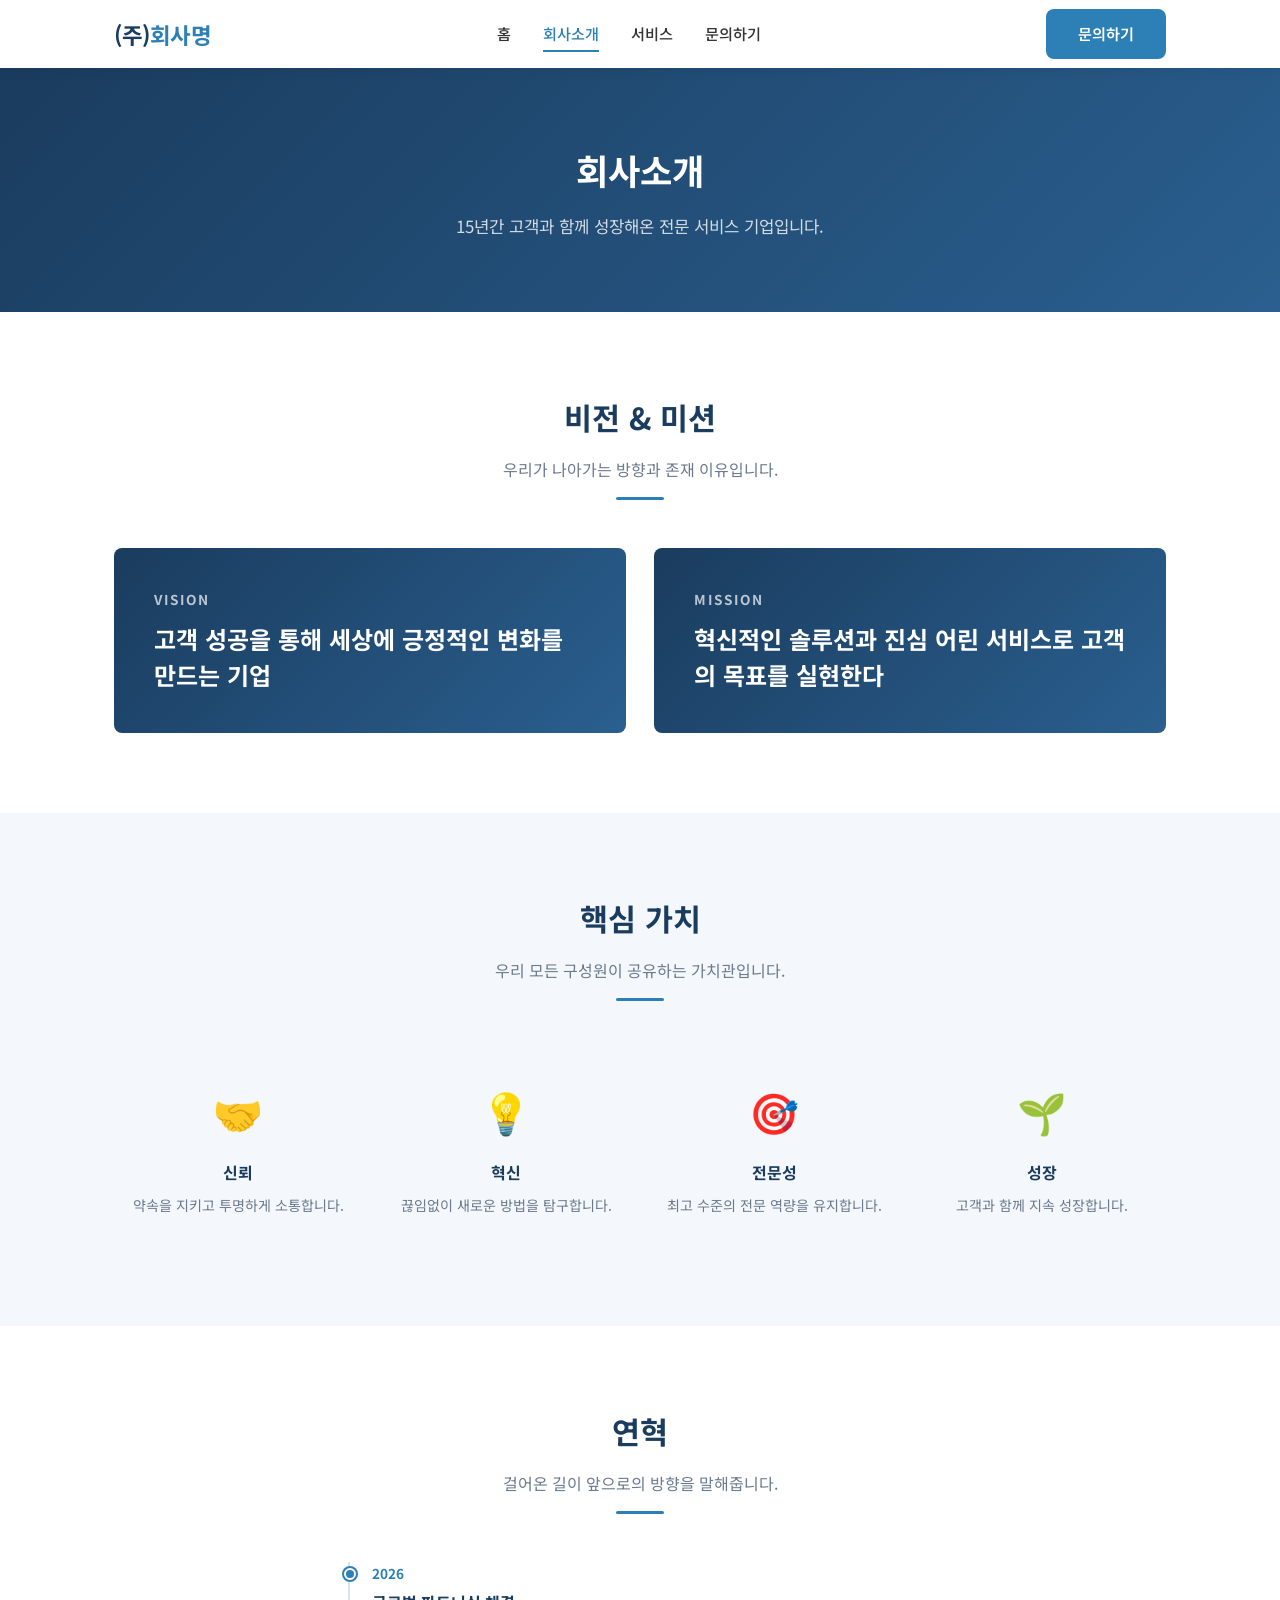
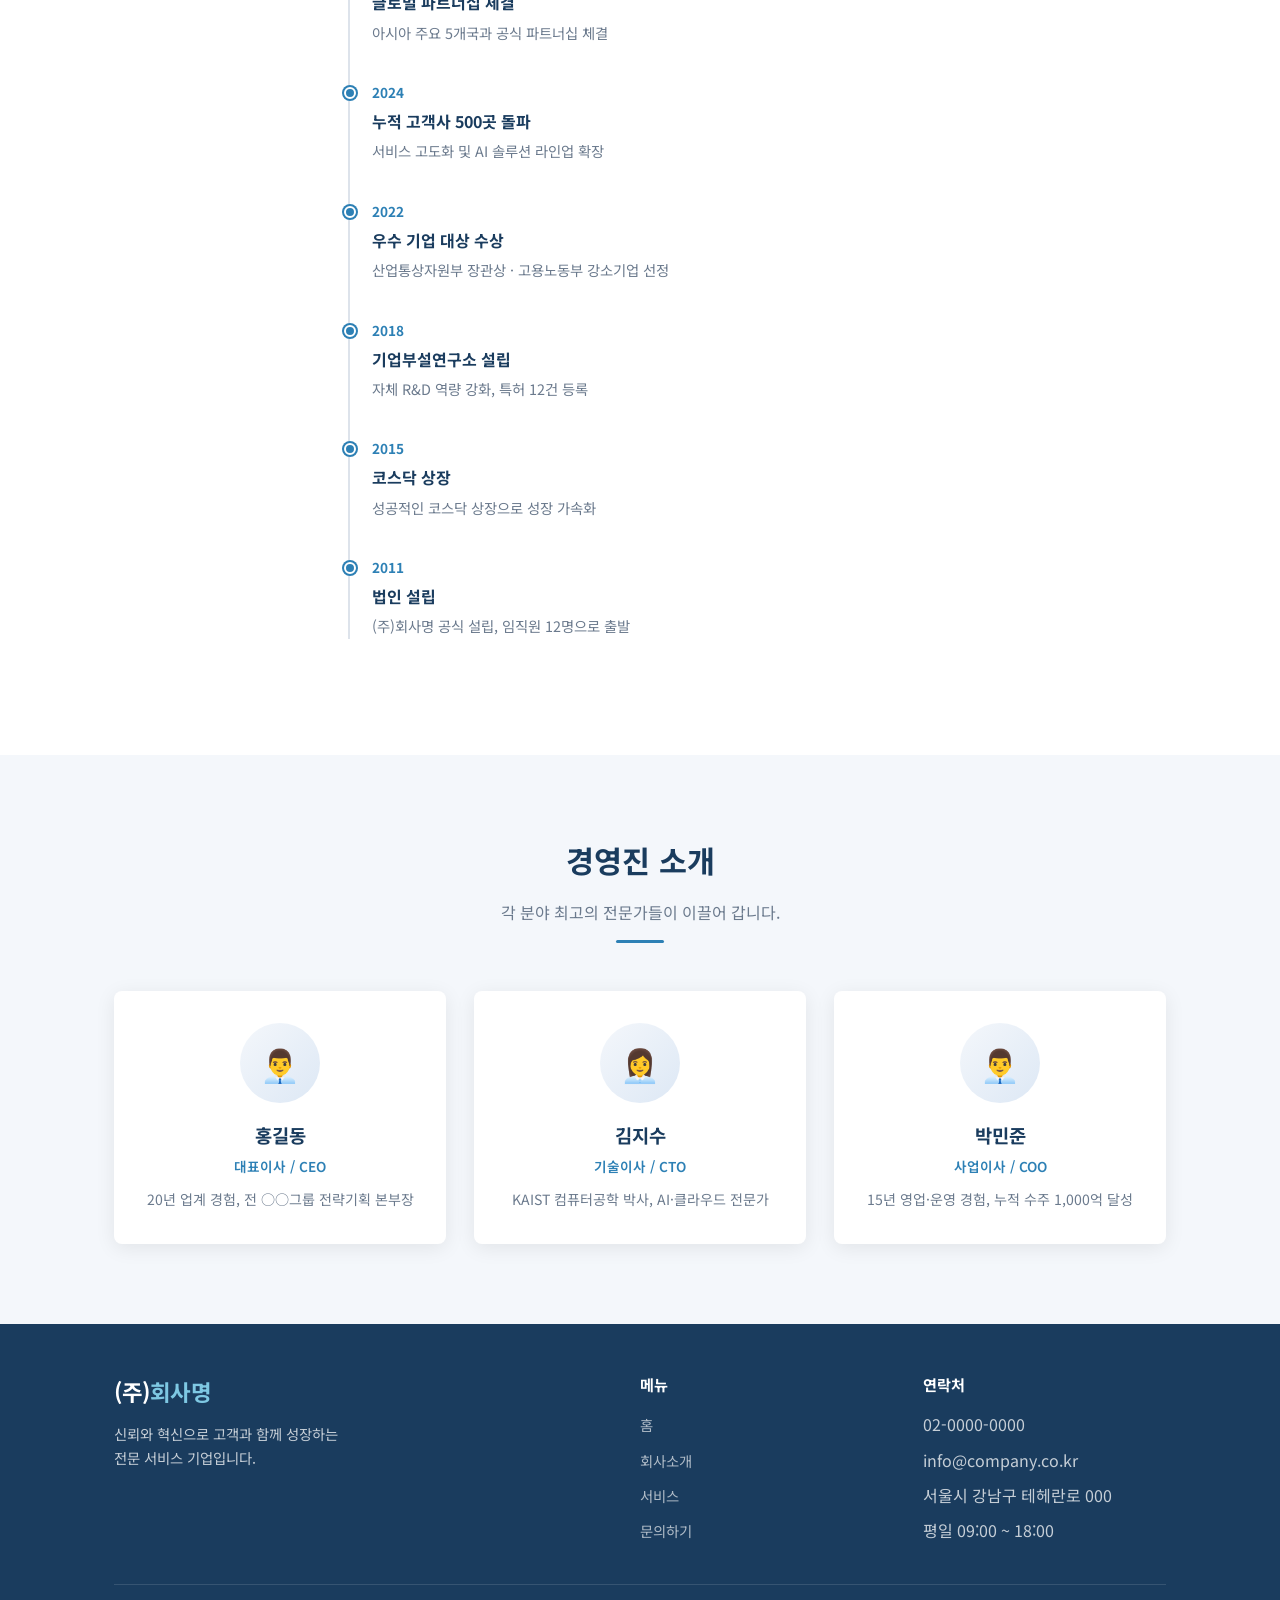
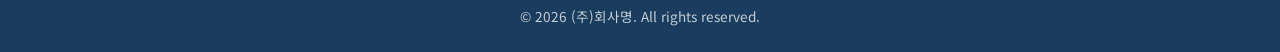
==== about.html @ 59581e4f "Add company website with 4 pages - index.html: 홈(메인) - 히어로, 통계, 서비스 요약, CTA - about.html: 회사소개 - 비전/" ====
<!DOCTYPE html>
<html lang="ko">
<head>
  <meta charset="UTF-8" />
  <meta name="viewport" content="width=device-width, initial-scale=1.0" />
  <meta name="description" content="(주)회사명 회사소개 - 비전, 미션, 연혁, 팀 소개" />
  <title>회사소개 | (주)회사명</title>
  <link rel="preconnect" href="https://fonts.googleapis.com" />
  <link href="https://fonts.googleapis.com/css2?family=Noto+Sans+KR:wght@400;500;700&display=swap" rel="stylesheet" />
  <link rel="stylesheet" href="css/style.css" />
  <style>
    /* ===== VISION / MISSION ===== */
    .vm-grid { display: grid; grid-template-columns: 1fr 1fr; gap: 28px; }
    .vm-card {
      background: linear-gradient(135deg, var(--primary) 0%, #2a5f8f 100%);
      color: var(--white);
      border-radius: var(--radius);
      padding: 40px;
    }
    .vm-card h3 { font-size: 0.85rem; letter-spacing: 2px; opacity: 0.7; margin-bottom: 10px; text-transform: uppercase; }
    .vm-card h2 { font-size: 1.5rem; line-height: 1.5; }

    /* ===== HISTORY ===== */
    .timeline { position: relative; padding-left: 32px; }
    .timeline::before {
      content: '';
      position: absolute; left: 8px; top: 0; bottom: 0;
      width: 2px; background: var(--border);
    }
    .timeline-item { position: relative; margin-bottom: 36px; }
    .timeline-item::before {
      content: '';
      position: absolute; left: -28px; top: 6px;
      width: 12px; height: 12px;
      border-radius: 50%;
      background: var(--accent);
      border: 2px solid var(--white);
      box-shadow: 0 0 0 2px var(--accent);
    }
    .timeline-year { font-size: 0.85rem; font-weight: 700; color: var(--accent); margin-bottom: 4px; }
    .timeline-item h3 { font-size: 1rem; color: var(--primary); margin-bottom: 4px; }
    .timeline-item p { color: var(--muted); font-size: 0.9rem; }

    /* ===== TEAM ===== */
    .team-card {
      background: var(--white);
      border-radius: var(--radius);
      padding: 32px 24px;
      box-shadow: var(--shadow);
      text-align: center;
    }
    .team-avatar {
      width: 80px; height: 80px;
      border-radius: 50%;
      background: linear-gradient(135deg, var(--light) 0%, #dde8f5 100%);
      margin: 0 auto 16px;
      display: flex; align-items: center; justify-content: center;
      font-size: 2rem;
    }
    .team-card h3 { color: var(--primary); margin-bottom: 4px; }
    .team-card .role { color: var(--accent); font-size: 0.85rem; font-weight: 600; margin-bottom: 10px; }
    .team-card p { color: var(--muted); font-size: 0.88rem; }

    /* ===== VALUES ===== */
    .values-grid { display: grid; grid-template-columns: repeat(4, 1fr); gap: 20px; }
    .value-item { text-align: center; padding: 28px 16px; }
    .value-icon { font-size: 2.5rem; margin-bottom: 14px; }
    .value-item h3 { color: var(--primary); font-size: 1rem; margin-bottom: 8px; }
    .value-item p { color: var(--muted); font-size: 0.88rem; }

    @media (max-width: 768px) {
      .vm-grid { grid-template-columns: 1fr; }
      .values-grid { grid-template-columns: repeat(2, 1fr); }
    }
  </style>
</head>
<body>

<!-- ===== HEADER ===== -->
<header>
  <div class="container">
    <nav>
      <a href="index.html" class="logo">(주)<span>회사명</span></a>
      <ul class="nav-links">
        <li><a href="index.html">홈</a></li>
        <li><a href="about.html">회사소개</a></li>
        <li><a href="services.html">서비스</a></li>
        <li><a href="contact.html">문의하기</a></li>
      </ul>
      <div class="nav-cta">
        <a href="contact.html" class="btn btn-primary">문의하기</a>
      </div>
      <button class="hamburger" aria-label="메뉴 열기">
        <span></span><span></span><span></span>
      </button>
    </nav>
  </div>
  <div class="mobile-nav">
    <a href="index.html">홈</a>
    <a href="about.html">회사소개</a>
    <a href="services.html">서비스</a>
    <a href="contact.html">문의하기</a>
  </div>
</header>

<!-- ===== PAGE HERO ===== -->
<div class="page-hero">
  <div class="container">
    <h1>회사소개</h1>
    <p>15년간 고객과 함께 성장해온 전문 서비스 기업입니다.</p>
  </div>
</div>

<!-- ===== VISION & MISSION ===== -->
<section>
  <div class="container">
    <div class="section-title fade-in">
      <h2>비전 & 미션</h2>
      <p>우리가 나아가는 방향과 존재 이유입니다.</p>
      <div class="line"></div>
    </div>
    <div class="vm-grid fade-in">
      <div class="vm-card">
        <h3>Vision</h3>
        <h2>고객 성공을 통해 세상에 긍정적인 변화를 만드는 기업</h2>
      </div>
      <div class="vm-card">
        <h3>Mission</h3>
        <h2>혁신적인 솔루션과 진심 어린 서비스로 고객의 목표를 실현한다</h2>
      </div>
    </div>
  </div>
</section>

<!-- ===== CORE VALUES ===== -->
<section>
  <div class="container">
    <div class="section-title fade-in">
      <h2>핵심 가치</h2>
      <p>우리 모든 구성원이 공유하는 가치관입니다.</p>
      <div class="line"></div>
    </div>
    <div class="values-grid">
      <div class="value-item fade-in">
        <div class="value-icon">🤝</div>
        <h3>신뢰</h3>
        <p>약속을 지키고 투명하게 소통합니다.</p>
      </div>
      <div class="value-item fade-in">
        <div class="value-icon">💡</div>
        <h3>혁신</h3>
        <p>끊임없이 새로운 방법을 탐구합니다.</p>
      </div>
      <div class="value-item fade-in">
        <div class="value-icon">🎯</div>
        <h3>전문성</h3>
        <p>최고 수준의 전문 역량을 유지합니다.</p>
      </div>
      <div class="value-item fade-in">
        <div class="value-icon">🌱</div>
        <h3>성장</h3>
        <p>고객과 함께 지속 성장합니다.</p>
      </div>
    </div>
  </div>
</section>

<!-- ===== HISTORY ===== -->
<section>
  <div class="container">
    <div class="section-title fade-in">
      <h2>연혁</h2>
      <p>걸어온 길이 앞으로의 방향을 말해줍니다.</p>
      <div class="line"></div>
    </div>
    <div style="max-width: 600px; margin: 0 auto;">
      <div class="timeline fade-in">
        <div class="timeline-item">
          <div class="timeline-year">2026</div>
          <h3>글로벌 파트너십 체결</h3>
          <p>아시아 주요 5개국과 공식 파트너십 체결</p>
        </div>
        <div class="timeline-item">
          <div class="timeline-year">2024</div>
          <h3>누적 고객사 500곳 돌파</h3>
          <p>서비스 고도화 및 AI 솔루션 라인업 확장</p>
        </div>
        <div class="timeline-item">
          <div class="timeline-year">2022</div>
          <h3>우수 기업 대상 수상</h3>
          <p>산업통상자원부 장관상 · 고용노동부 강소기업 선정</p>
        </div>
        <div class="timeline-item">
          <div class="timeline-year">2018</div>
          <h3>기업부설연구소 설립</h3>
          <p>자체 R&D 역량 강화, 특허 12건 등록</p>
        </div>
        <div class="timeline-item">
          <div class="timeline-year">2015</div>
          <h3>코스닥 상장</h3>
          <p>성공적인 코스닥 상장으로 성장 가속화</p>
        </div>
        <div class="timeline-item">
          <div class="timeline-year">2011</div>
          <h3>법인 설립</h3>
          <p>(주)회사명 공식 설립, 임직원 12명으로 출발</p>
        </div>
      </div>
    </div>
  </div>
</section>

<!-- ===== TEAM ===== -->
<section>
  <div class="container">
    <div class="section-title fade-in">
      <h2>경영진 소개</h2>
      <p>각 분야 최고의 전문가들이 이끌어 갑니다.</p>
      <div class="line"></div>
    </div>
    <div class="grid-3">
      <div class="team-card fade-in">
        <div class="team-avatar">👨‍💼</div>
        <h3>홍길동</h3>
        <p class="role">대표이사 / CEO</p>
        <p>20년 업계 경험, 전 ○○그룹 전략기획 본부장</p>
      </div>
      <div class="team-card fade-in">
        <div class="team-avatar">👩‍💼</div>
        <h3>김지수</h3>
        <p class="role">기술이사 / CTO</p>
        <p>KAIST 컴퓨터공학 박사, AI·클라우드 전문가</p>
      </div>
      <div class="team-card fade-in">
        <div class="team-avatar">👨‍💼</div>
        <h3>박민준</h3>
        <p class="role">사업이사 / COO</p>
        <p>15년 영업·운영 경험, 누적 수주 1,000억 달성</p>
      </div>
    </div>
  </div>
</section>

<!-- ===== FOOTER ===== -->
<footer>
  <div class="container">
    <div class="footer-grid">
      <div class="footer-brand">
        <a href="index.html" class="logo">(주)<span style="color:#7ec8e3">회사명</span></a>
        <p style="margin-top:12px">신뢰와 혁신으로 고객과 함께 성장하는<br>전문 서비스 기업입니다.</p>
      </div>
      <div class="footer-col">
        <h4>메뉴</h4>
        <ul>
          <li><a href="index.html">홈</a></li>
          <li><a href="about.html">회사소개</a></li>
          <li><a href="services.html">서비스</a></li>
          <li><a href="contact.html">문의하기</a></li>
        </ul>
      </div>
      <div class="footer-col">
        <h4>연락처</h4>
        <ul>
          <li>02-0000-0000</li>
          <li>info@company.co.kr</li>
          <li>서울시 강남구 테헤란로 000</li>
          <li>평일 09:00 ~ 18:00</li>
        </ul>
      </div>
    </div>
    <div class="footer-bottom">
      <p>© 2026 (주)회사명. All rights reserved.</p>
    </div>
  </div>
</footer>

<script src="js/main.js"></script>
</body>
</html>
---- css/style.css ----
/* ===== RESET & BASE ===== */
*, *::before, *::after { box-sizing: border-box; margin: 0; padding: 0; }

:root {
  --primary: #1a3c5e;
  --accent:  #2d80b5;
  --light:   #f4f7fb;
  --white:   #ffffff;
  --text:    #333333;
  --muted:   #6b7a8d;
  --border:  #dde3eb;
  --radius:  8px;
  --shadow:  0 4px 20px rgba(0,0,0,0.08);
}

html { scroll-behavior: smooth; font-size: 16px; }

body {
  font-family: 'Noto Sans KR', 'Malgun Gothic', sans-serif;
  color: var(--text);
  line-height: 1.7;
  background: var(--white);
}

a { text-decoration: none; color: inherit; }
img { max-width: 100%; display: block; }
ul { list-style: none; }

.container {
  max-width: 1100px;
  margin: 0 auto;
  padding: 0 24px;
}

/* ===== BUTTON ===== */
.btn {
  display: inline-block;
  padding: 12px 32px;
  border-radius: var(--radius);
  font-weight: 600;
  font-size: 0.95rem;
  cursor: pointer;
  transition: all 0.2s;
  border: none;
}
.btn-primary {
  background: var(--accent);
  color: var(--white);
}
.btn-primary:hover { background: #1f6a9a; transform: translateY(-1px); }
.btn-outline {
  background: transparent;
  color: var(--white);
  border: 2px solid var(--white);
}
.btn-outline:hover { background: var(--white); color: var(--primary); }

/* ===== HEADER / NAV ===== */
header {
  position: sticky;
  top: 0;
  z-index: 100;
  background: var(--white);
  box-shadow: 0 2px 12px rgba(0,0,0,0.07);
}

nav {
  display: flex;
  align-items: center;
  justify-content: space-between;
  height: 68px;
}

.logo {
  font-size: 1.4rem;
  font-weight: 700;
  color: var(--primary);
  letter-spacing: -0.5px;
}
.logo span { color: var(--accent); }

.nav-links {
  display: flex;
  gap: 32px;
}

.nav-links a {
  color: var(--text);
  font-weight: 500;
  font-size: 0.95rem;
  padding: 6px 0;
  border-bottom: 2px solid transparent;
  transition: color 0.2s, border-color 0.2s;
}
.nav-links a:hover,
.nav-links a.active { color: var(--accent); border-bottom-color: var(--accent); }

.nav-cta { display: flex; }

/* Hamburger */
.hamburger {
  display: none;
  flex-direction: column;
  gap: 5px;
  cursor: pointer;
  background: none;
  border: none;
  padding: 4px;
}
.hamburger span {
  display: block;
  width: 24px;
  height: 2px;
  background: var(--primary);
  transition: all 0.3s;
}
.hamburger.open span:nth-child(1) { transform: translateY(7px) rotate(45deg); }
.hamburger.open span:nth-child(2) { opacity: 0; }
.hamburger.open span:nth-child(3) { transform: translateY(-7px) rotate(-45deg); }

/* Mobile nav */
.mobile-nav {
  display: none;
  position: absolute;
  top: 68px;
  left: 0; right: 0;
  background: var(--white);
  box-shadow: 0 8px 20px rgba(0,0,0,0.1);
  padding: 16px 24px 24px;
  flex-direction: column;
  gap: 16px;
}
.mobile-nav.open { display: flex; }
.mobile-nav a { font-size: 1.05rem; font-weight: 500; color: var(--text); padding: 8px 0; border-bottom: 1px solid var(--border); }
.mobile-nav a:hover { color: var(--accent); }

/* ===== PAGE HERO ===== */
.page-hero {
  background: linear-gradient(135deg, var(--primary) 0%, #2a5f8f 100%);
  color: var(--white);
  padding: 72px 0;
  text-align: center;
}
.page-hero h1 { font-size: 2.2rem; margin-bottom: 12px; }
.page-hero p { color: rgba(255,255,255,0.8); font-size: 1.05rem; }

/* ===== SECTION TITLES ===== */
.section-title {
  text-align: center;
  margin-bottom: 48px;
}
.section-title h2 {
  font-size: 1.9rem;
  color: var(--primary);
  margin-bottom: 12px;
}
.section-title p { color: var(--muted); font-size: 1rem; max-width: 520px; margin: 0 auto; }
.section-title .line {
  width: 48px; height: 3px;
  background: var(--accent);
  margin: 14px auto 0;
  border-radius: 2px;
}

/* ===== SECTIONS ===== */
section { padding: 80px 0; }
section:nth-child(even) { background: var(--light); }

/* ===== FOOTER ===== */
footer {
  background: var(--primary);
  color: rgba(255,255,255,0.75);
  padding: 48px 0 24px;
}
.footer-grid {
  display: grid;
  grid-template-columns: 2fr 1fr 1fr;
  gap: 40px;
  margin-bottom: 40px;
}
.footer-brand .logo { color: var(--white); margin-bottom: 12px; }
.footer-brand p { font-size: 0.9rem; line-height: 1.7; }
.footer-col h4 { color: var(--white); font-size: 0.95rem; margin-bottom: 14px; }
.footer-col ul { display: flex; flex-direction: column; gap: 8px; }
.footer-col ul a { font-size: 0.9rem; color: rgba(255,255,255,0.65); }
.footer-col ul a:hover { color: var(--white); }
.footer-bottom {
  border-top: 1px solid rgba(255,255,255,0.12);
  padding-top: 20px;
  text-align: center;
  font-size: 0.85rem;
}

/* ===== CARD ===== */
.card {
  background: var(--white);
  border-radius: var(--radius);
  padding: 32px;
  box-shadow: var(--shadow);
  transition: transform 0.2s, box-shadow 0.2s;
}
.card:hover { transform: translateY(-4px); box-shadow: 0 8px 32px rgba(0,0,0,0.12); }

/* ===== FORM ===== */
.form-group { margin-bottom: 20px; }
.form-group label { display: block; font-weight: 500; margin-bottom: 6px; font-size: 0.9rem; }
.form-group input,
.form-group textarea,
.form-group select {
  width: 100%;
  padding: 12px 16px;
  border: 1px solid var(--border);
  border-radius: var(--radius);
  font-size: 0.95rem;
  font-family: inherit;
  color: var(--text);
  transition: border-color 0.2s;
  background: var(--white);
}
.form-group input:focus,
.form-group textarea:focus,
.form-group select:focus { outline: none; border-color: var(--accent); }
.form-group textarea { resize: vertical; min-height: 130px; }

/* ===== GRID UTILITIES ===== */
.grid-3 { display: grid; grid-template-columns: repeat(3, 1fr); gap: 28px; }
.grid-2 { display: grid; grid-template-columns: repeat(2, 1fr); gap: 28px; }

/* ===== RESPONSIVE ===== */
@media (max-width: 768px) {
  .nav-links, .nav-cta { display: none; }
  .hamburger { display: flex; }

  .grid-3, .grid-2 { grid-template-columns: 1fr; }
  .footer-grid { grid-template-columns: 1fr; gap: 28px; }

  .page-hero h1 { font-size: 1.7rem; }
  section { padding: 56px 0; }
}
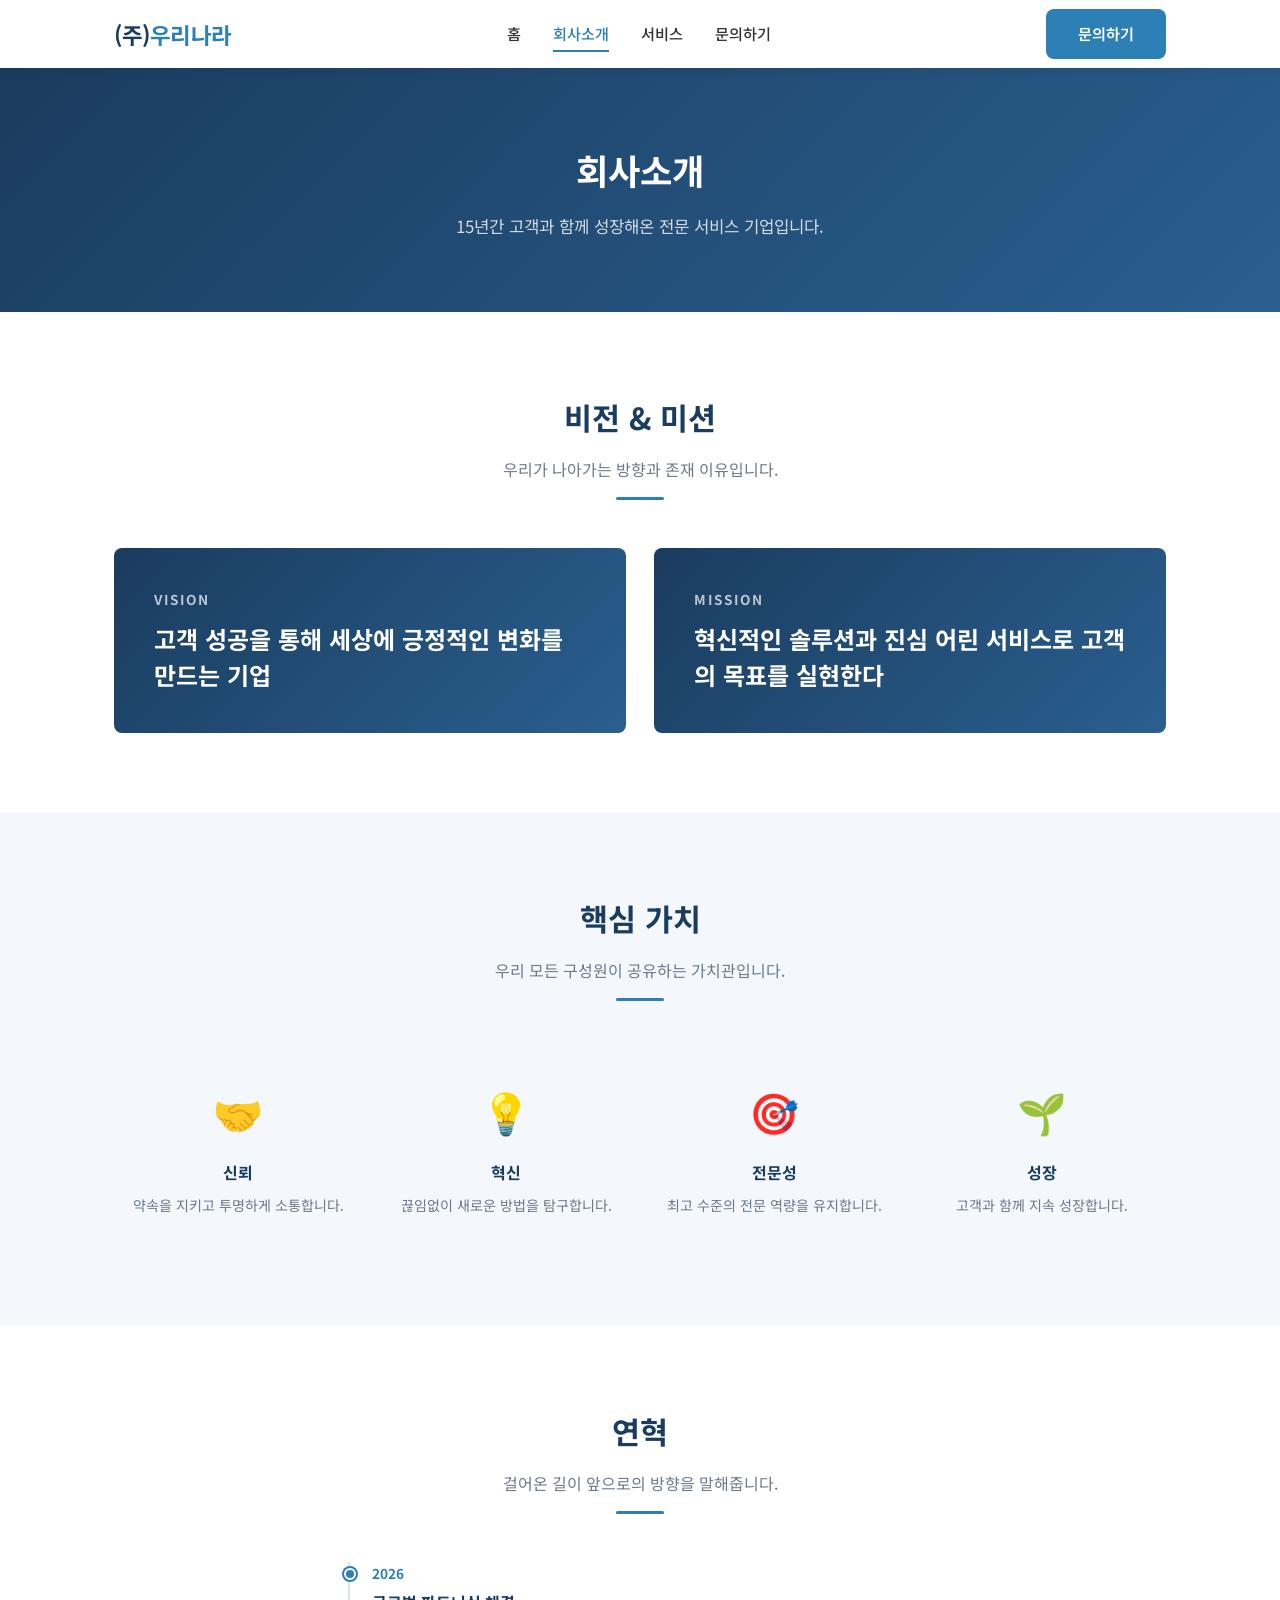
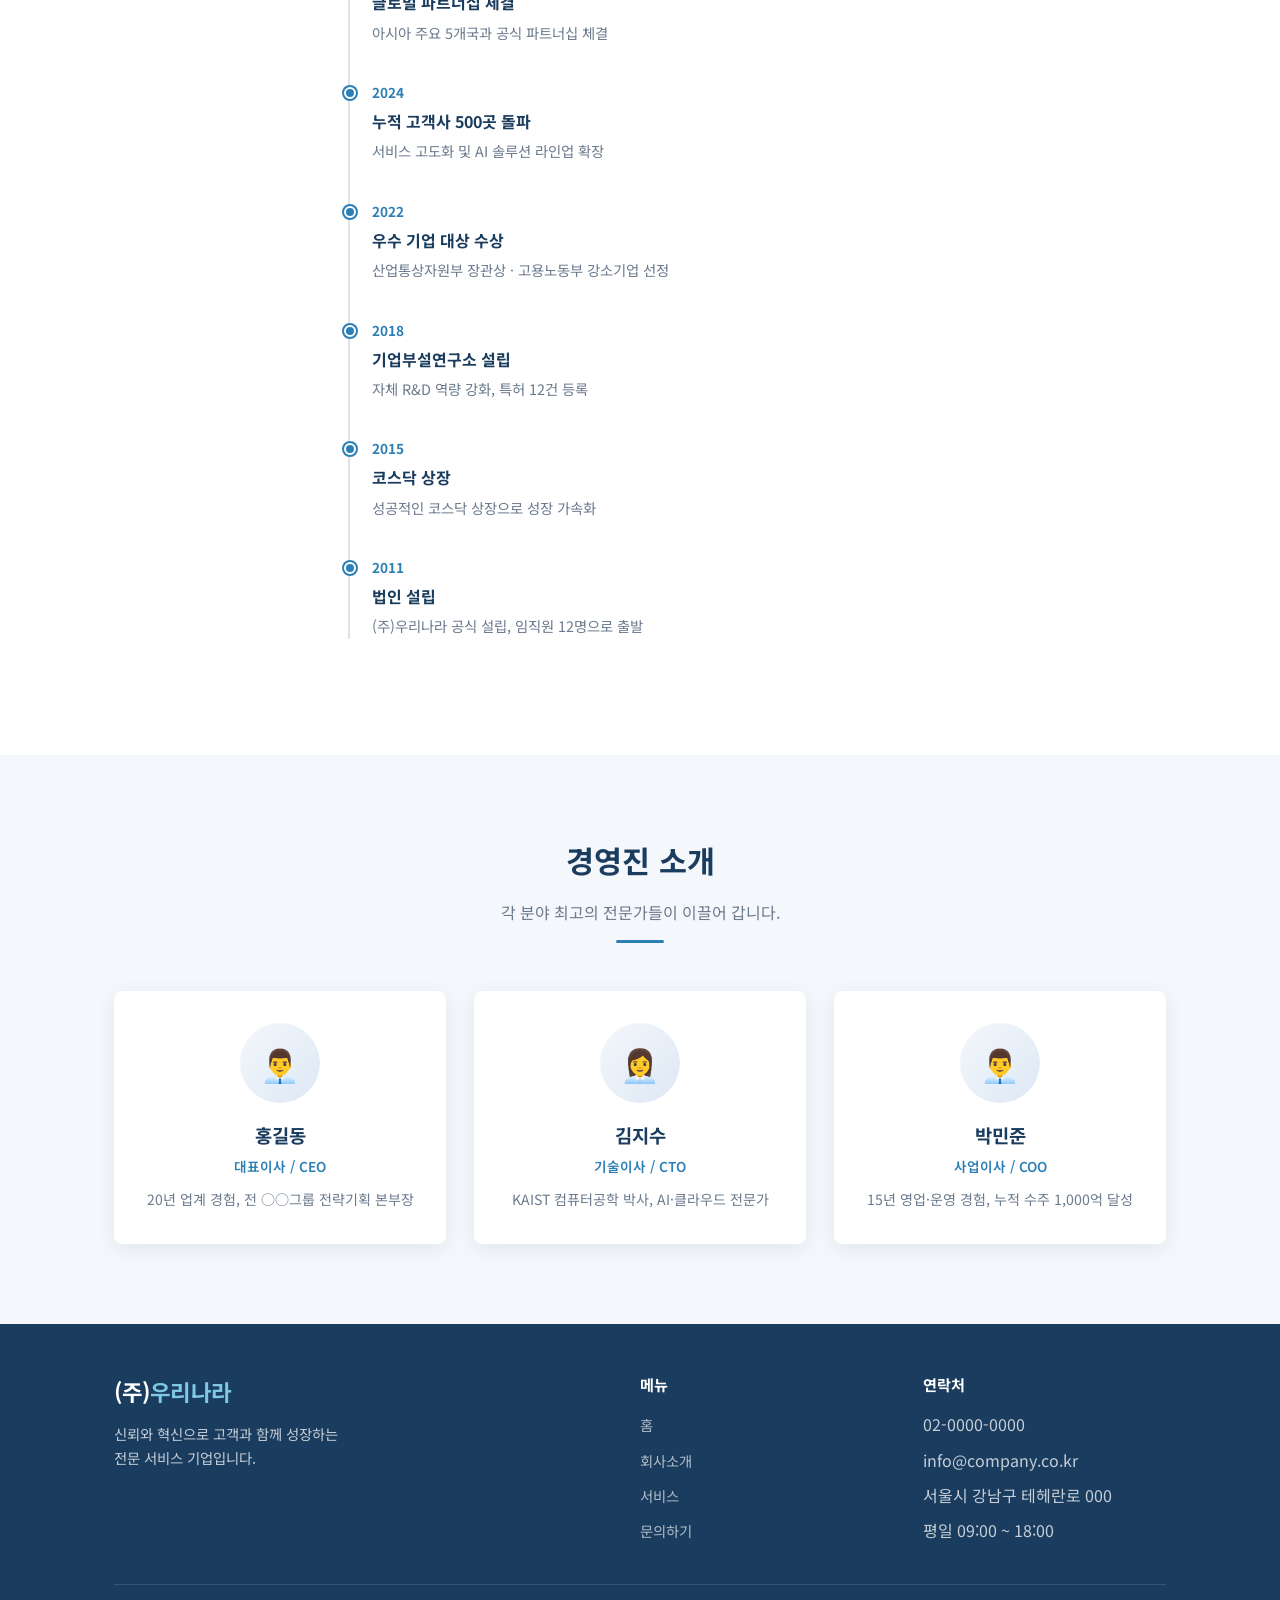
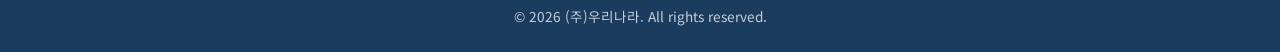
==== commit 2fa2420b: "회사명을 '우리나라'로 변경 Co-Authored-By: Claude Sonnet 4.6 <noreply@anthropic.com>" ====
--- a/about.html
+++ b/about.html
@@ -3,8 +3,8 @@
 <head>
   <meta charset="UTF-8" />
   <meta name="viewport" content="width=device-width, initial-scale=1.0" />
-  <meta name="description" content="(주)회사명 회사소개 - 비전, 미션, 연혁, 팀 소개" />
-  <title>회사소개 | (주)회사명</title>
+  <meta name="description" content="(주)우리나라 회사소개 - 비전, 미션, 연혁, 팀 소개" />
+  <title>회사소개 | (주)우리나라</title>
   <link rel="preconnect" href="https://fonts.googleapis.com" />
   <link href="https://fonts.googleapis.com/css2?family=Noto+Sans+KR:wght@400;500;700&display=swap" rel="stylesheet" />
   <link rel="stylesheet" href="css/style.css" />
@@ -80,7 +80,7 @@
 <header>
   <div class="container">
     <nav>
-      <a href="index.html" class="logo">(주)<span>회사명</span></a>
+      <a href="index.html" class="logo">(주)<span>우리나라</span></a>
       <ul class="nav-links">
         <li><a href="index.html">홈</a></li>
         <li><a href="about.html">회사소개</a></li>
@@ -203,7 +203,7 @@
         <div class="timeline-item">
           <div class="timeline-year">2011</div>
           <h3>법인 설립</h3>
-          <p>(주)회사명 공식 설립, 임직원 12명으로 출발</p>
+          <p>(주)우리나라 공식 설립, 임직원 12명으로 출발</p>
         </div>
       </div>
     </div>
@@ -246,7 +246,7 @@
   <div class="container">
     <div class="footer-grid">
       <div class="footer-brand">
-        <a href="index.html" class="logo">(주)<span style="color:#7ec8e3">회사명</span></a>
+        <a href="index.html" class="logo">(주)<span style="color:#7ec8e3">우리나라</span></a>
         <p style="margin-top:12px">신뢰와 혁신으로 고객과 함께 성장하는<br>전문 서비스 기업입니다.</p>
       </div>
       <div class="footer-col">
@@ -269,7 +269,7 @@
       </div>
     </div>
     <div class="footer-bottom">
-      <p>© 2026 (주)회사명. All rights reserved.</p>
+      <p>© 2026 (주)우리나라. All rights reserved.</p>
     </div>
   </div>
 </footer>
